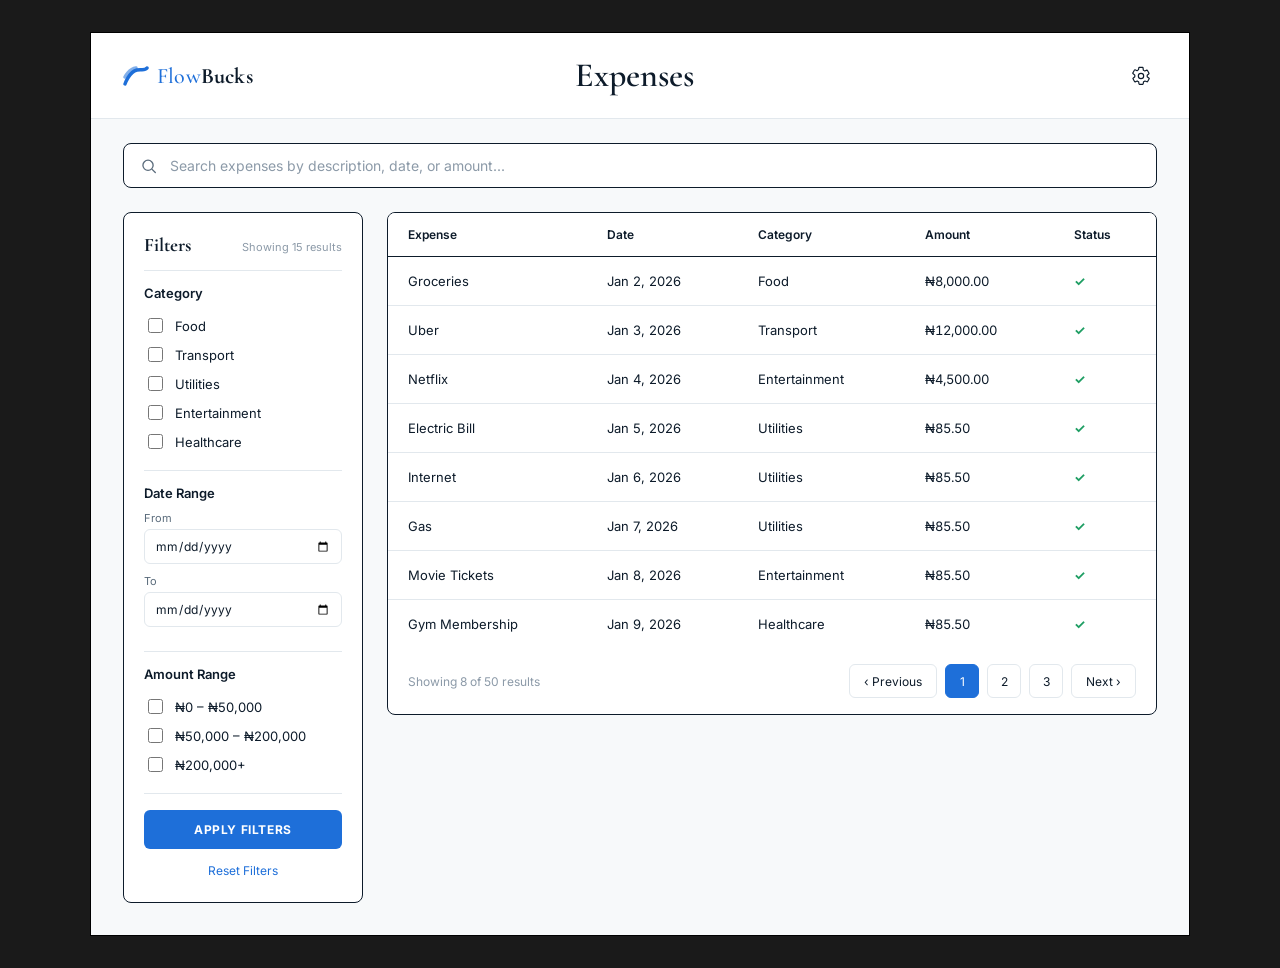
==== index.html @ 97af440e "Add files via upload" ====
<!DOCTYPE html>
<html lang="en">
<head>
<meta charset="UTF-8">
<meta name="viewport" content="width=device-width, initial-scale=1.0">
<title>FlowBucks | Expenses</title>
<link rel="preconnect" href="https://fonts.googleapis.com">
<link rel="preconnect" href="https://fonts.gstatic.com" crossorigin>
<link href="https://fonts.googleapis.com/css2?family=Cormorant+Infant:wght@400;500;600;700&family=Inter:wght@400;500;600;700&display=swap" rel="stylesheet">
<link rel="stylesheet" href="style.css">
</head>
<body>

<div class="app">

  <!-- Header -->
  <header class="topbar">
    <div class="logo">
      <svg class="logo-mark" width="26" height="20" viewBox="0 0 26 20" fill="none" xmlns="http://www.w3.org/2000/svg" aria-hidden="true">
        <path d="M2 18C2 18 6 6 14 4C18 3 22 5 24 2" stroke="#1E6FD9" stroke-width="3.4" stroke-linecap="round"/>
        <path d="M2 11C2 11 6 3 13 2" stroke="#1E6FD9" stroke-width="3.4" stroke-linecap="round" opacity="0.55"/>
      </svg>
      <span class="logo-text">Flow<strong>Bucks</strong></span>
    </div>

    <h1 class="page-title">Expenses</h1>

    <button class="icon-btn" type="button" aria-label="Settings">
      <svg width="20" height="20" viewBox="0 0 24 24" fill="none" xmlns="http://www.w3.org/2000/svg" aria-hidden="true">
        <path d="M19.4 13a7.6 7.6 0 0 0 0-2l2.1-1.6a.5.5 0 0 0 .1-.7l-2-3.5a.5.5 0 0 0-.6-.2l-2.5 1a7.8 7.8 0 0 0-1.7-1L14.4 2a.5.5 0 0 0-.5-.4h-4a.5.5 0 0 0-.5.4l-.4 2.6a7.8 7.8 0 0 0-1.7 1l-2.5-1a.5.5 0 0 0-.6.2l-2 3.5a.5.5 0 0 0 .1.7L4.6 11a7.6 7.6 0 0 0 0 2l-2.1 1.6a.5.5 0 0 0-.1.7l2 3.5a.5.5 0 0 0 .6.2l2.5-1a7.8 7.8 0 0 0 1.7 1l.4 2.6a.5.5 0 0 0 .5.4h4a.5.5 0 0 0 .5-.4l.4-2.6a7.8 7.8 0 0 0 1.7-1l2.5 1a.5.5 0 0 0 .6-.2l2-3.5a.5.5 0 0 0-.1-.7L19.4 13Z" stroke="#0D1B2A" stroke-width="1.4" stroke-linejoin="round"/>
        <circle cx="12" cy="12" r="3.2" stroke="#0D1B2A" stroke-width="1.4"/>
      </svg>
    </button>
  </header>

  <!-- Search -->
  <div class="search-row">
    <div class="search-bar">
      <svg class="search-icon" width="18" height="18" viewBox="0 0 24 24" fill="none" xmlns="http://www.w3.org/2000/svg" aria-hidden="true">
        <circle cx="11" cy="11" r="7" stroke="#5A6B7B" stroke-width="1.8"/>
        <path d="M21 21L16.6 16.6" stroke="#5A6B7B" stroke-width="1.8" stroke-linecap="round"/>
      </svg>
      <input type="text" placeholder="Search expenses by description, date, or amount..." aria-label="Search expenses">
    </div>
  </div>

  <div class="content">

    <!-- Filters sidebar -->
    <aside class="filters" aria-label="Filters">
      <div class="filters-head">
        <h2>Filters</h2>
        <span class="results-count">Showing 15 results</span>
      </div>

      <div class="filter-group">
        <h3>Category</h3>
        <label class="checkbox"><input type="checkbox" name="category" value="food"><span>Food</span></label>
        <label class="checkbox"><input type="checkbox" name="category" value="transport"><span>Transport</span></label>
        <label class="checkbox"><input type="checkbox" name="category" value="utilities"><span>Utilities</span></label>
        <label class="checkbox"><input type="checkbox" name="category" value="entertainment"><span>Entertainment</span></label>
        <label class="checkbox"><input type="checkbox" name="category" value="healthcare"><span>Healthcare</span></label>
      </div>

      <div class="filter-group">
        <h3>Date Range</h3>
        <div class="date-field">
          <label for="date-from">From</label>
          <input type="date" id="date-from" name="date-from">
        </div>
        <div class="date-field">
          <label for="date-to">To</label>
          <input type="date" id="date-to" name="date-to">
        </div>
      </div>

      <div class="filter-group">
        <h3>Amount Range</h3>
        <label class="checkbox"><input type="checkbox" name="amount" value="0-50000"><span>&#8358;0 &ndash; &#8358;50,000</span></label>
        <label class="checkbox"><input type="checkbox" name="amount" value="50000-200000"><span>&#8358;50,000 &ndash; &#8358;200,000</span></label>
        <label class="checkbox"><input type="checkbox" name="amount" value="200000plus"><span>&#8358;200,000+</span></label>
      </div>

      <button type="button" class="btn-apply">APPLY FILTERS</button>
      <button type="button" class="btn-reset">Reset Filters</button>
    </aside>

    <!-- Table -->
    <section class="table-panel" aria-label="Expenses table">
      <table>
        <thead>
          <tr>
            <th class="col-expense">Expense</th>
            <th class="col-date">Date</th>
            <th class="col-category">Category</th>
            <th class="col-amount">Amount</th>
            <th class="col-status">Status</th>
          </tr>
        </thead>
        <tbody>
          <tr>
            <td class="col-expense">Groceries</td>
            <td class="col-date">Jan 2, 2026</td>
            <td class="col-category">Food</td>
            <td class="col-amount">&#8358;8,000.00</td>
            <td class="col-status"><span class="status-ok" aria-label="Completed">&#10003;</span></td>
          </tr>
          <tr>
            <td class="col-expense">Uber</td>
            <td class="col-date">Jan 3, 2026</td>
            <td class="col-category">Transport</td>
            <td class="col-amount">&#8358;12,000.00</td>
            <td class="col-status"><span class="status-ok" aria-label="Completed">&#10003;</span></td>
          </tr>
          <tr>
            <td class="col-expense">Netflix</td>
            <td class="col-date">Jan 4, 2026</td>
            <td class="col-category">Entertainment</td>
            <td class="col-amount">&#8358;4,500.00</td>
            <td class="col-status"><span class="status-ok" aria-label="Completed">&#10003;</span></td>
          </tr>
          <tr>
            <td class="col-expense">Electric Bill</td>
            <td class="col-date">Jan 5, 2026</td>
            <td class="col-category">Utilities</td>
            <td class="col-amount">&#8358;85.50</td>
            <td class="col-status"><span class="status-ok" aria-label="Completed">&#10003;</span></td>
          </tr>
          <tr>
            <td class="col-expense">Internet</td>
            <td class="col-date">Jan 6, 2026</td>
            <td class="col-category">Utilities</td>
            <td class="col-amount">&#8358;85.50</td>
            <td class="col-status"><span class="status-ok" aria-label="Completed">&#10003;</span></td>
          </tr>
          <tr>
            <td class="col-expense">Gas</td>
            <td class="col-date">Jan 7, 2026</td>
            <td class="col-category">Utilities</td>
            <td class="col-amount">&#8358;85.50</td>
            <td class="col-status"><span class="status-ok" aria-label="Completed">&#10003;</span></td>
          </tr>
          <tr>
            <td class="col-expense">Movie Tickets</td>
            <td class="col-date">Jan 8, 2026</td>
            <td class="col-category">Entertainment</td>
            <td class="col-amount">&#8358;85.50</td>
            <td class="col-status"><span class="status-ok" aria-label="Completed">&#10003;</span></td>
          </tr>
          <tr>
            <td class="col-expense">Gym Membership</td>
            <td class="col-date">Jan 9, 2026</td>
            <td class="col-category">Healthcare</td>
            <td class="col-amount">&#8358;85.50</td>
            <td class="col-status"><span class="status-ok" aria-label="Completed">&#10003;</span></td>
          </tr>
        </tbody>
      </table>

      <div class="table-footer">
        <span class="results-summary">Showing 8 of 50 results</span>
        <nav class="pagination" aria-label="Table pagination">
          <button type="button" class="page-btn page-nav">&lsaquo; Previous</button>
          <button type="button" class="page-btn is-active" aria-current="page">1</button>
          <button type="button" class="page-btn">2</button>
          <button type="button" class="page-btn">3</button>
          <button type="button" class="page-btn page-nav">Next &rsaquo;</button>
        </nav>
      </div>
    </section>

  </div>
</div>

</body>
</html>
---- style.css ----
/* ==========================================================================
   FlowBucks — Expenses / Filter & Search screen
   Design system: Cormorant Infant (display), Inter (body/UI)
   Primary blue #1E6FD9 | Background #F7F9FA | Text #0D1B2A
   ========================================================================== */

:root {
  --color-primary: #1E6FD9;
  --color-primary-hover: #185cb3;
  --color-bg: #F7F9FA;
  --color-surface: #FFFFFF;
  --color-text: #0D1B2A;
  --color-text-muted: #5A6B7B;
  --color-text-faint: #8C9AA8;
  --color-border: #E2E8ED;
  --color-success: #1E9E63;

  --font-display: 'Cormorant Infant', serif;
  --font-body: 'Inter', -apple-system, BlinkMacSystemFont, 'Segoe UI', sans-serif;

  --radius-sm: 6px;
  --radius-md: 8px;
  --shadow-card: 0 1px 3px rgba(13, 27, 42, 0.06);
}

* {
  box-sizing: border-box;
}

body {
  margin: 0;
  background: #1a1a1a;
  color: var(--color-text);
  font-family: var(--font-body);
  -webkit-font-smoothing: antialiased;
}

.app {
  max-width: 1100px;
  margin: 32px auto;
  background: var(--color-bg);
  border: 1px solid #000;
  overflow: hidden;
}

/* ---------------- Header ---------------- */

.topbar {
  display: flex;
  align-items: center;
  justify-content: space-between;
  padding: 22px 32px;
  background: var(--color-surface);
  border-bottom: 1px solid var(--color-border);
}

.logo {
  display: flex;
  align-items: center;
  gap: 8px;
  flex: 1;
}

.logo-text {
  font-family: var(--font-display);
  font-size: 22px;
  color: var(--color-primary);
  font-weight: 500;
  letter-spacing: 0.2px;
}

.logo-text strong {
  color: var(--color-text);
  font-weight: 700;
}

.page-title {
  flex: 1;
  text-align: center;
  font-family: var(--font-display);
  font-size: 34px;
  font-weight: 600;
  margin: 0;
  color: var(--color-text);
}

.icon-btn {
  flex: 1;
  display: flex;
  justify-content: flex-end;
  background: none;
  border: none;
  padding: 6px;
  cursor: pointer;
  border-radius: var(--radius-sm);
}

.icon-btn:hover {
  background: var(--color-bg);
}

.icon-btn:focus-visible,
button:focus-visible,
input:focus-visible {
  outline: 2px solid var(--color-primary);
  outline-offset: 2px;
}

/* ---------------- Search ---------------- */

.search-row {
  padding: 24px 32px 0;
}

.search-bar {
  display: flex;
  align-items: center;
  gap: 10px;
  background: var(--color-surface);
  border: 1px solid var(--color-text);
  border-radius: var(--radius-md);
  padding: 12px 16px;
}

.search-bar input {
  border: none;
  outline: none;
  background: transparent;
  font-family: var(--font-body);
  font-size: 14px;
  color: var(--color-text);
  width: 100%;
}

.search-bar input::placeholder {
  color: var(--color-text-faint);
}

/* ---------------- Layout ---------------- */

.content {
  display: grid;
  grid-template-columns: 240px 1fr;
  gap: 24px;
  padding: 24px 32px 32px;
  align-items: start;
}

/* ---------------- Filters sidebar ---------------- */

.filters {
  background: var(--color-surface);
  border: 1px solid var(--color-text);
  border-radius: var(--radius-md);
  padding: 20px;
}

.filters-head {
  display: flex;
  align-items: baseline;
  justify-content: space-between;
  margin-bottom: 14px;
  padding-bottom: 14px;
  border-bottom: 1px solid var(--color-border);
}

.filters-head h2 {
  font-family: var(--font-display);
  font-size: 19px;
  font-weight: 700;
  margin: 0;
}

.results-count {
  font-size: 11px;
  color: var(--color-text-faint);
}

.filter-group {
  padding: 14px 0;
  border-bottom: 1px solid var(--color-border);
}

.filters-head + .filter-group {
  padding-top: 0;
}

.filter-group h3 {
  font-family: var(--font-body);
  font-size: 13px;
  font-weight: 600;
  margin: 0 0 10px;
  color: var(--color-text);
}

.checkbox {
  display: flex;
  align-items: center;
  gap: 9px;
  font-size: 13px;
  color: var(--color-text);
  padding: 4px 0;
  cursor: pointer;
}

.checkbox input[type="checkbox"] {
  width: 15px;
  height: 15px;
  accent-color: var(--color-primary);
  cursor: pointer;
}

.date-field {
  margin-bottom: 10px;
}

.date-field label {
  display: block;
  font-size: 11px;
  color: var(--color-text-muted);
  margin-bottom: 4px;
}

.date-field input[type="date"] {
  width: 100%;
  padding: 8px 10px;
  border: 1px solid var(--color-border);
  border-radius: var(--radius-sm);
  font-family: var(--font-body);
  font-size: 12px;
  color: var(--color-text);
  background: var(--color-surface);
}

.btn-apply {
  width: 100%;
  margin-top: 16px;
  padding: 12px;
  background: var(--color-primary);
  color: #fff;
  border: none;
  border-radius: var(--radius-sm);
  font-family: var(--font-body);
  font-size: 12px;
  font-weight: 700;
  letter-spacing: 0.6px;
  cursor: pointer;
  transition: background 0.15s ease;
}

.btn-apply:hover {
  background: var(--color-primary-hover);
}

.btn-reset {
  display: block;
  width: 100%;
  margin-top: 10px;
  background: none;
  border: none;
  color: var(--color-primary);
  font-family: var(--font-body);
  font-size: 12px;
  text-align: center;
  cursor: pointer;
  padding: 4px;
}

.btn-reset:hover {
  text-decoration: underline;
}

/* ---------------- Table panel ---------------- */

.table-panel {
  background: var(--color-surface);
  border: 1px solid var(--color-text);
  border-radius: var(--radius-md);
  overflow: hidden;
}

table {
  width: 100%;
  border-collapse: collapse;
}

thead th {
  text-align: left;
  font-size: 12px;
  font-weight: 600;
  color: var(--color-text);
  padding: 14px 20px;
  border-bottom: 1px solid var(--color-text);
  background: var(--color-surface);
}

tbody td {
  padding: 16px 20px;
  font-size: 13px;
  color: var(--color-text);
  border-bottom: 1px solid var(--color-border);
}

tbody tr:last-child td {
  border-bottom: none;
}

tbody tr:hover {
  background: #FAFBFC;
}

.col-amount {
  font-variant-numeric: tabular-nums;
}

.col-status {
  text-align: left;
}

.status-ok {
  color: var(--color-success);
  font-weight: 700;
}

/* ---------------- Table footer / pagination ---------------- */

.table-footer {
  display: flex;
  align-items: center;
  justify-content: space-between;
  padding: 16px 20px;
  flex-wrap: wrap;
  gap: 12px;
}

.results-summary {
  font-size: 12px;
  color: var(--color-text-faint);
}

.pagination {
  display: flex;
  gap: 8px;
}

.page-btn {
  min-width: 34px;
  height: 34px;
  padding: 0 10px;
  border: 1px solid var(--color-border);
  border-radius: var(--radius-sm);
  background: var(--color-surface);
  color: var(--color-text);
  font-family: var(--font-body);
  font-size: 12px;
  cursor: pointer;
  transition: all 0.15s ease;
}

.page-btn:hover {
  border-color: var(--color-primary);
}

.page-btn.is-active {
  background: var(--color-primary);
  border-color: var(--color-primary);
  color: #fff;
}

.page-nav {
  padding: 0 14px;
}

/* ---------------- Responsive ---------------- */

@media (max-width: 860px) {
  .content {
    grid-template-columns: 1fr;
  }

  .page-title {
    font-size: 26px;
  }

  .table-panel {
    overflow-x: auto;
  }

  table {
    min-width: 640px;
  }
}

@media (max-width: 520px) {
  .topbar {
    flex-wrap: wrap;
    gap: 12px;
  }

  .page-title {
    order: 3;
    width: 100%;
    text-align: left;
  }

  .app {
    margin: 0;
    border: none;
  }
}

@media (prefers-reduced-motion: reduce) {
  * {
    transition: none !important;
  }
}
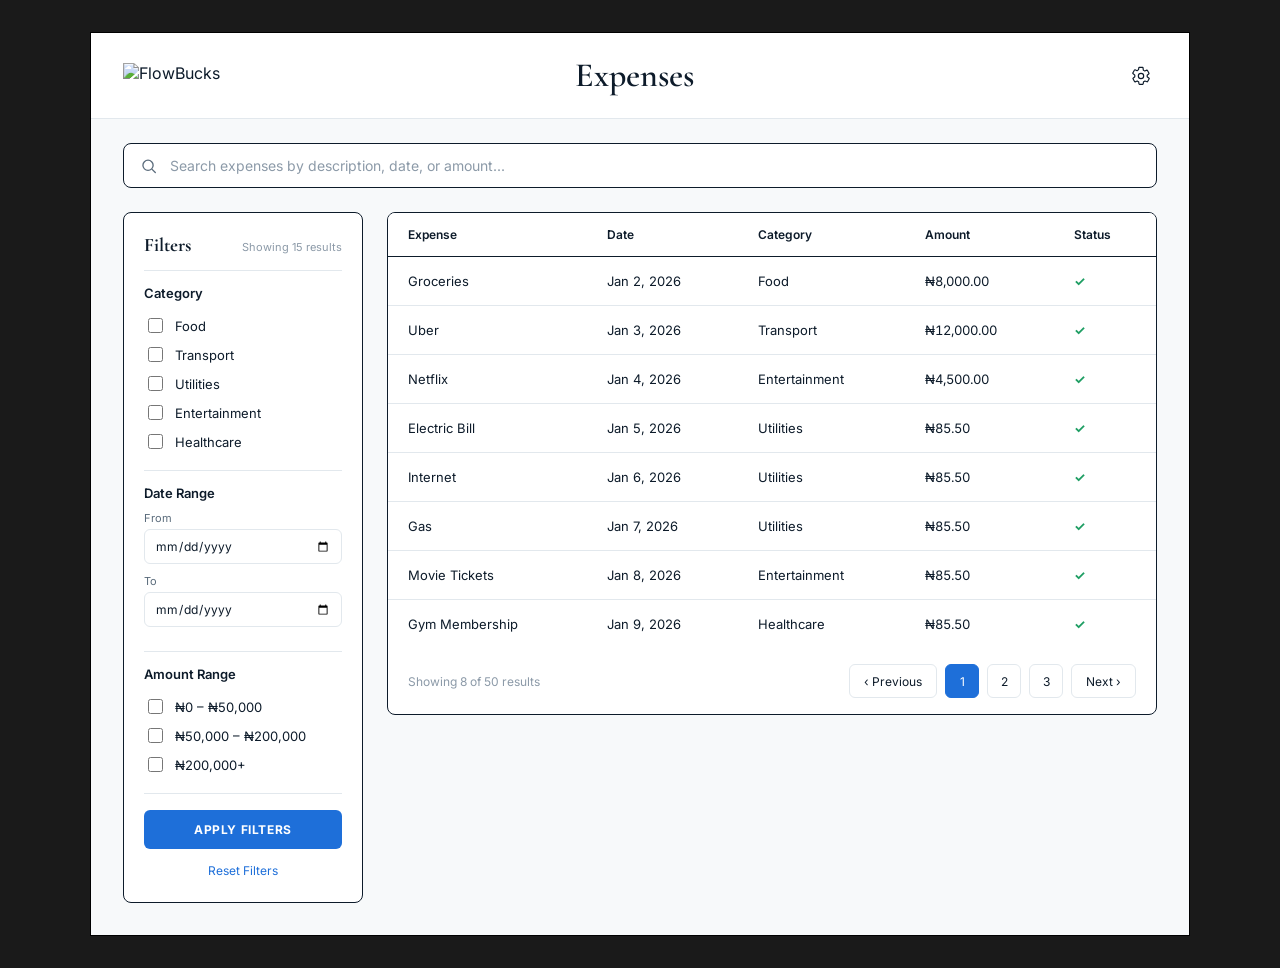
==== commit efe035eb: "Add files via upload" ====
--- a/index.html
+++ b/index.html
@@ -16,11 +16,7 @@
   <!-- Header -->
   <header class="topbar">
     <div class="logo">
-      <svg class="logo-mark" width="26" height="20" viewBox="0 0 26 20" fill="none" xmlns="http://www.w3.org/2000/svg" aria-hidden="true">
-        <path d="M2 18C2 18 6 6 14 4C18 3 22 5 24 2" stroke="#1E6FD9" stroke-width="3.4" stroke-linecap="round"/>
-        <path d="M2 11C2 11 6 3 13 2" stroke="#1E6FD9" stroke-width="3.4" stroke-linecap="round" opacity="0.55"/>
-      </svg>
-      <span class="logo-text">Flow<strong>Bucks</strong></span>
+      <img src="assets/logo.svg" alt="FlowBucks" class="logo-img">
     </div>
 
     <h1 class="page-title">Expenses</h1>
--- a/style.css
+++ b/style.css
@@ -57,21 +57,13 @@
 .logo {
   display: flex;
   align-items: center;
-  gap: 8px;
   flex: 1;
 }
 
-.logo-text {
-  font-family: var(--font-display);
-  font-size: 22px;
-  color: var(--color-primary);
-  font-weight: 500;
-  letter-spacing: 0.2px;
-}
-
-.logo-text strong {
-  color: var(--color-text);
-  font-weight: 700;
+.logo-img {
+  height: 26px;
+  width: auto;
+  display: block;
 }
 
 .page-title {
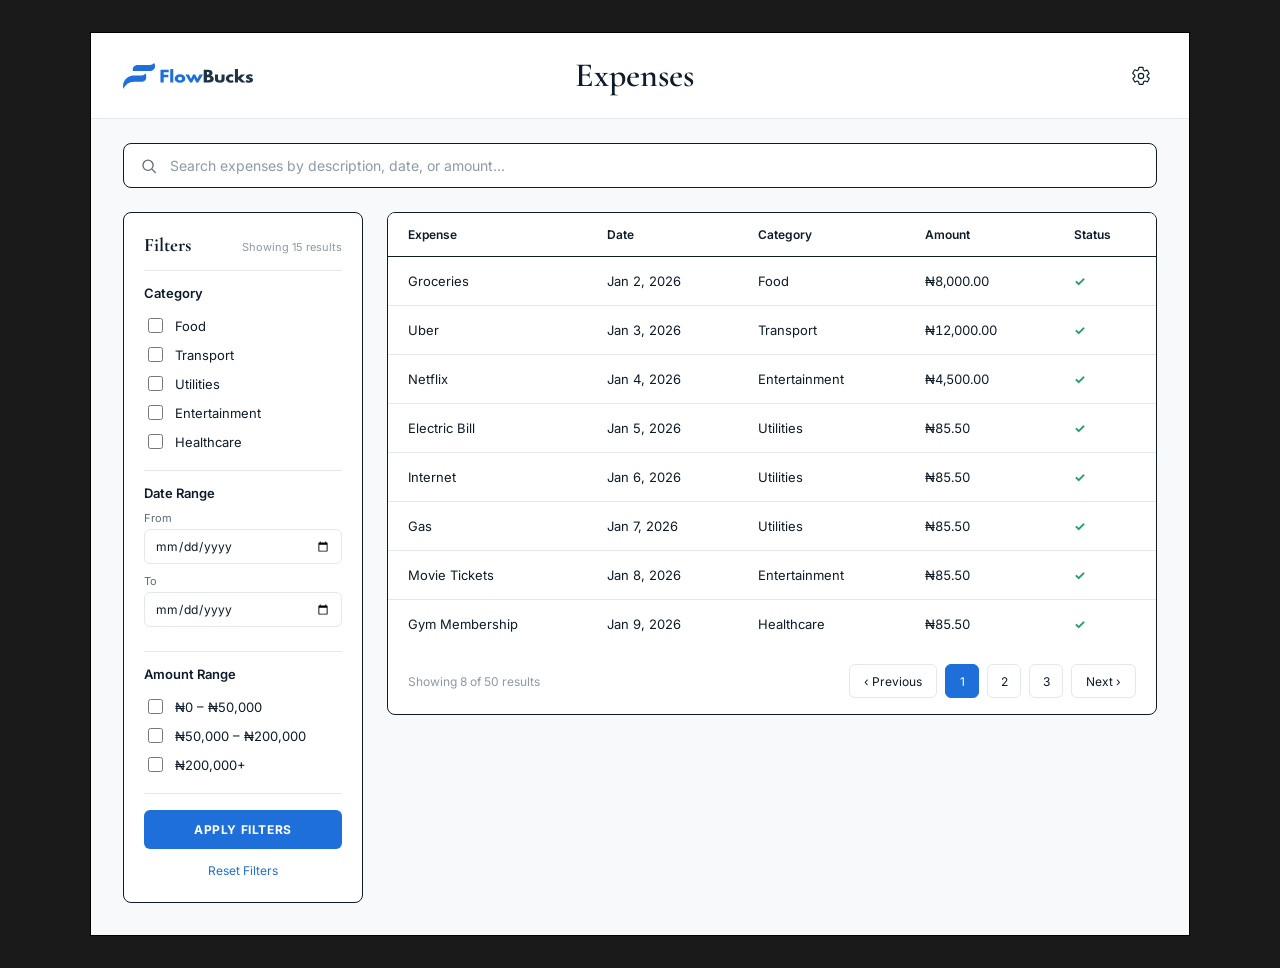
==== commit 95b3b9f9: "Add files via upload" ====
--- a/index.html
+++ b/index.html
@@ -16,7 +16,7 @@
   <!-- Header -->
   <header class="topbar">
     <div class="logo">
-      <img src="assets/logo.svg" alt="FlowBucks" class="logo-img">
+      <img src="logo.svg" alt="FlowBucks" class="logo-img">
     </div>
 
     <h1 class="page-title">Expenses</h1>
